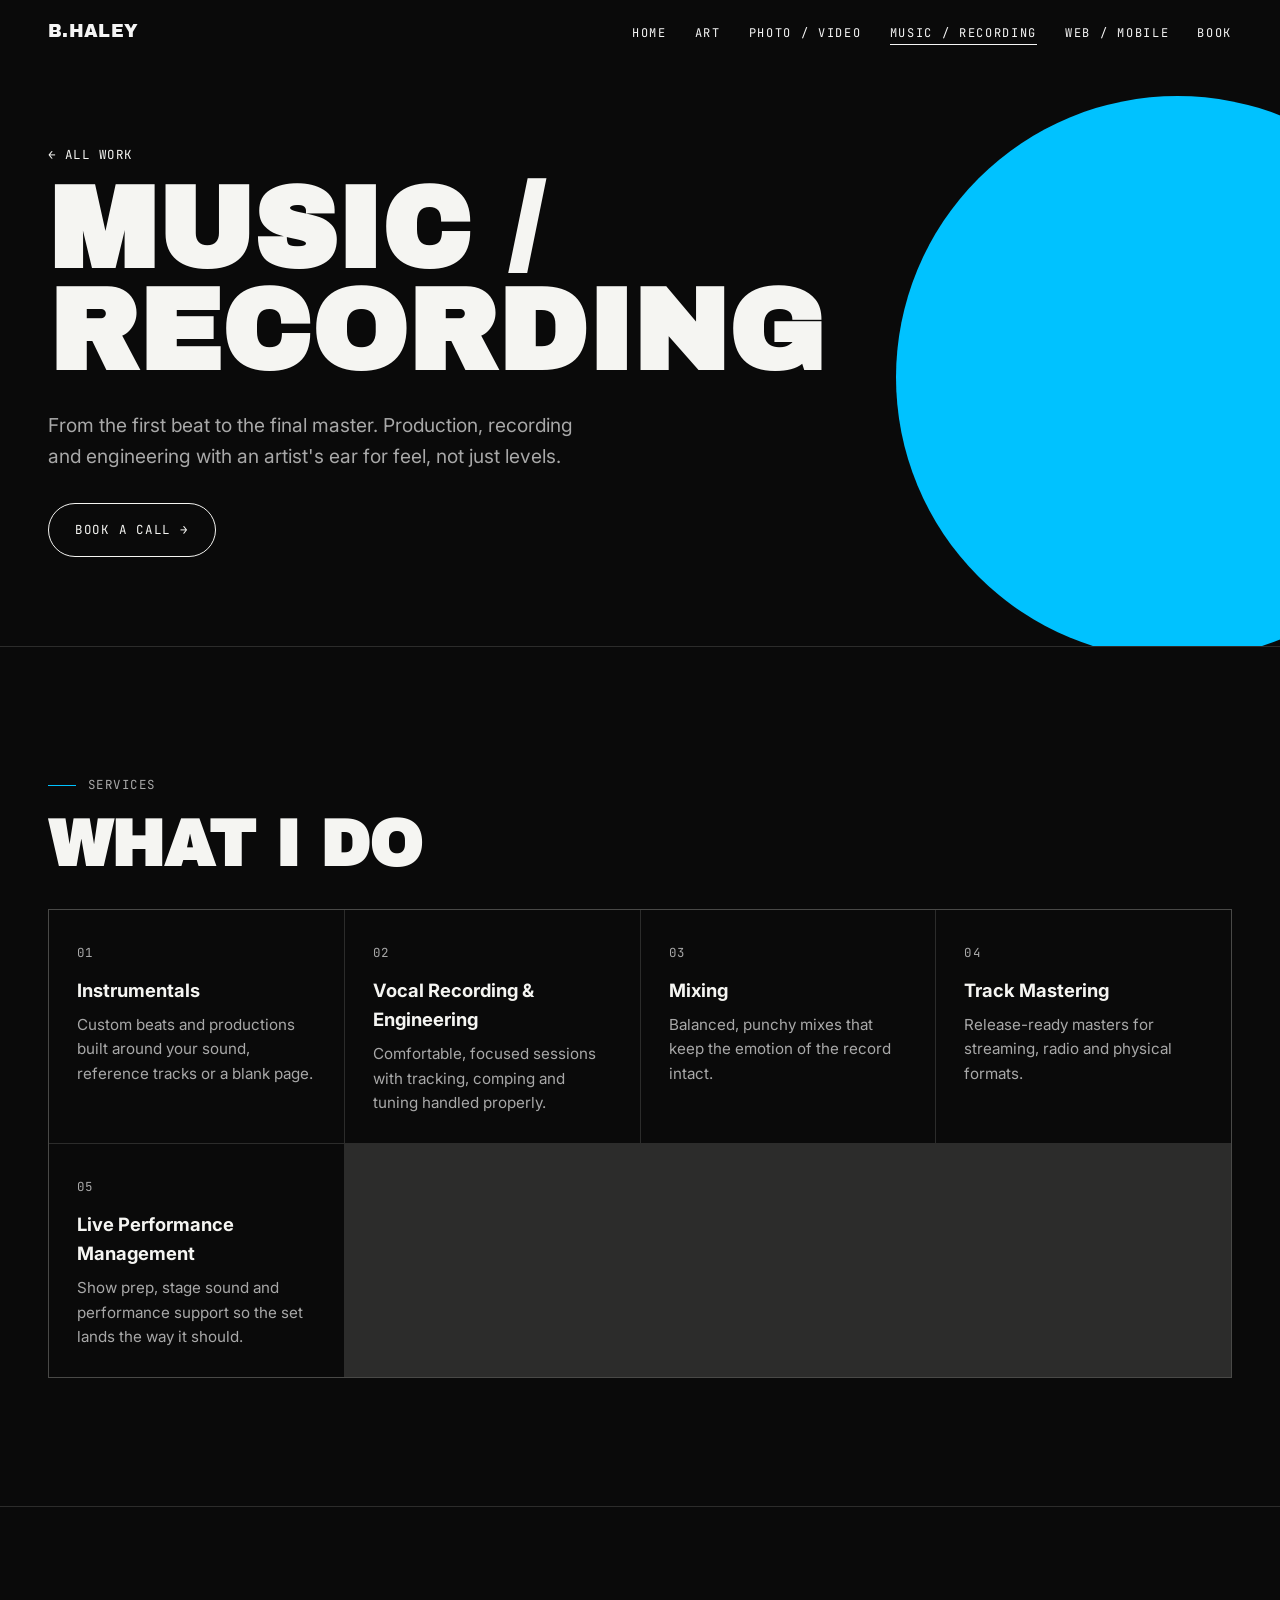
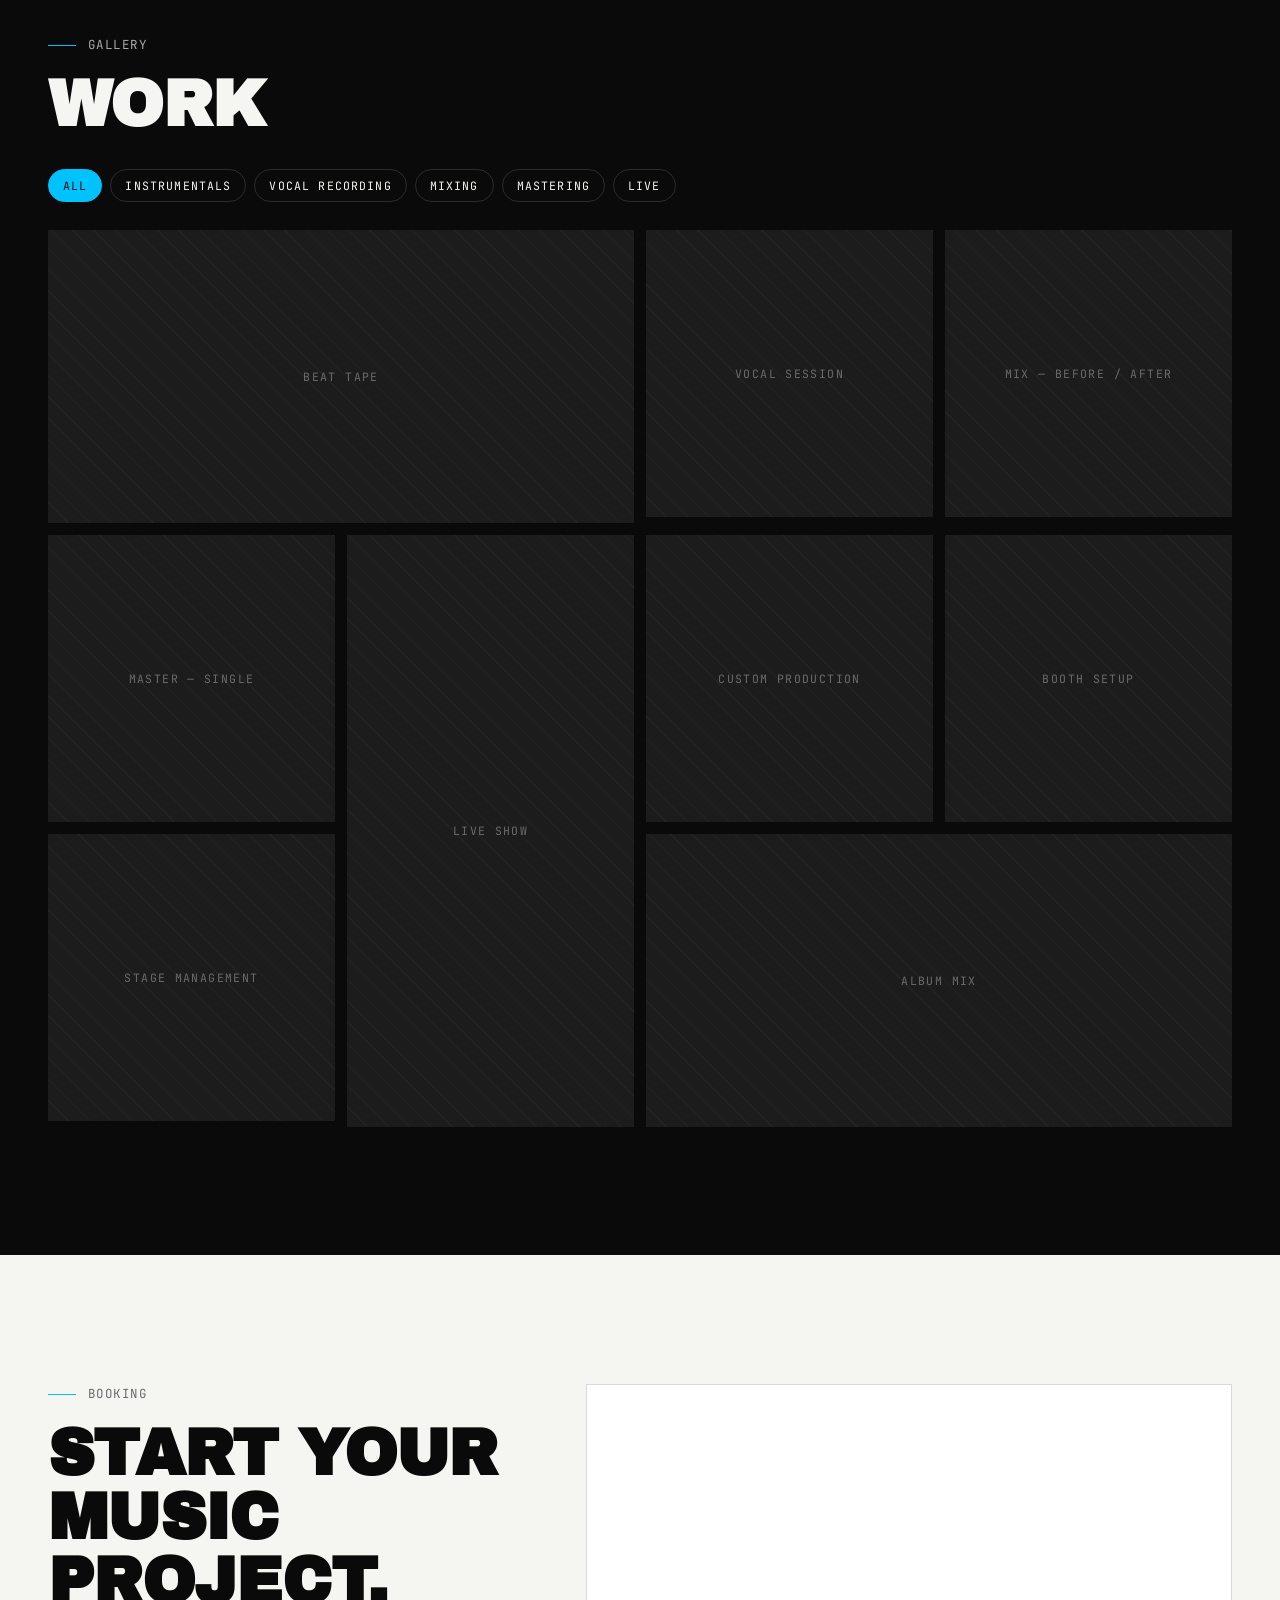
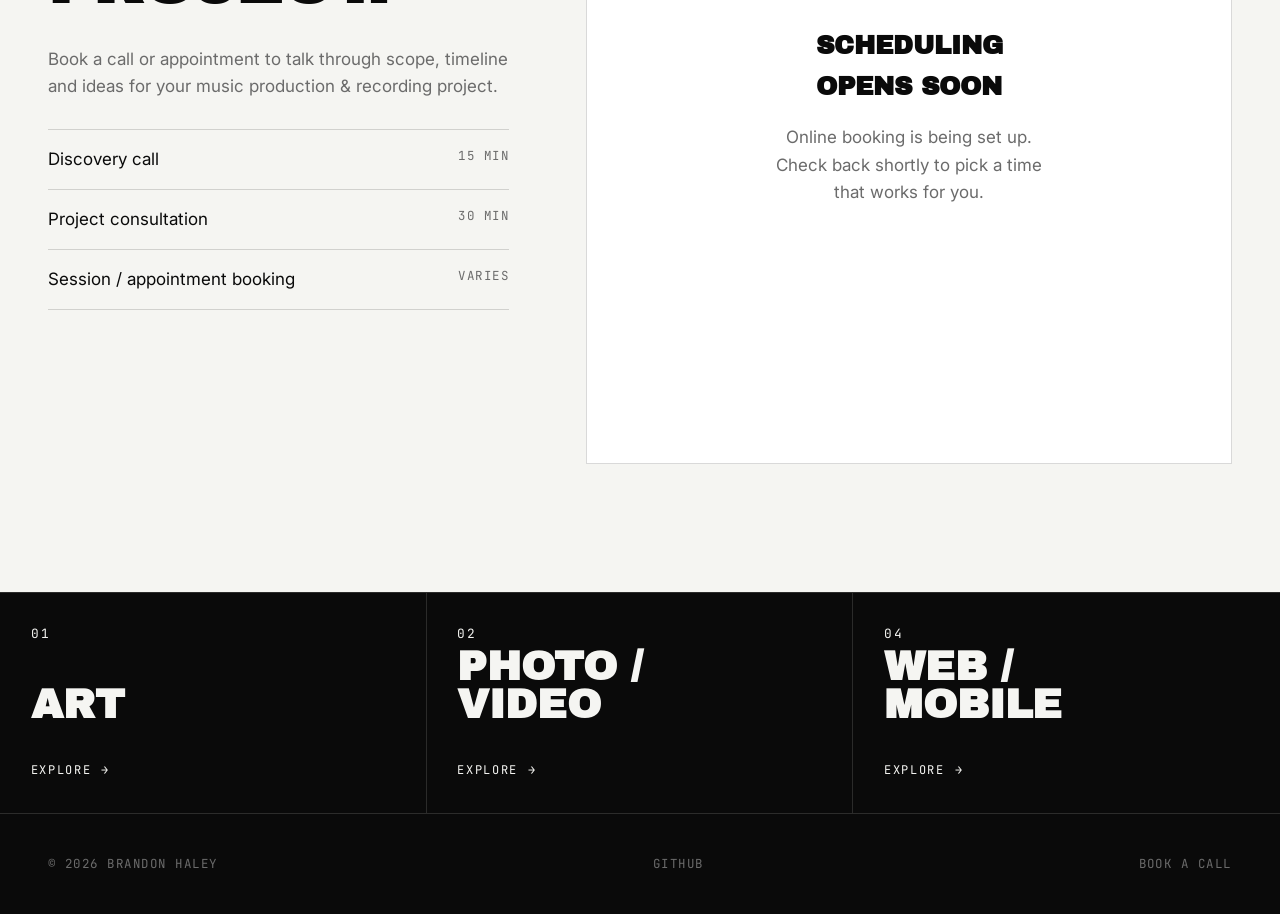
==== music/index.html @ c2d2185b "First Update First Update" ====
<!doctype html>
<html lang="en">
<head>
  <meta charset="utf-8">
  <meta name="viewport" content="width=device-width, initial-scale=1">
  <title>Music Production & Recording — Brandon Haley</title>
  <meta name="description" content="From the first beat to the final master. Production, recording and engineering with an artist's ear for feel, not just levels.">
  <meta property="og:title" content="Music Production & Recording — Brandon Haley">
  <meta property="og:description" content="From the first beat to the final master. Production, recording and engineering with an artist's ear for feel, not just levels.">
  <meta name="theme-color" content="#0a0a0a">
  <link rel="icon" href="../assets/img/favicon.svg" type="image/svg+xml">
  <link rel="preconnect" href="https://fonts.googleapis.com">
  <link rel="preconnect" href="https://fonts.gstatic.com" crossorigin>
  <link href="https://fonts.googleapis.com/css2?family=Archivo+Black&family=Inter:wght@400;500;600&family=JetBrains+Mono:wght@400;500&display=swap" rel="stylesheet">
  <link rel="stylesheet" href="../assets/css/style.css">
</head>
<body data-accent="music">
  <header class="nav">
    <a class="nav__logo" href="../">B.HALEY</a>
    <button class="nav__toggle" aria-expanded="false" aria-controls="nav-links">Menu</button>
    <ul class="nav__links" id="nav-links">
      <li><a href="../">Home</a></li>
      <li><a href="../art/">Art</a></li>
      <li><a href="../photo-video/">Photo / Video</a></li>
      <li><a href="../music/" aria-current="page">Music / Recording</a></li>
      <li><a href="../web-mobile/">Web / Mobile</a></li>
      <li><a href="#book">Book</a></li>
    </ul>
  </header>

  <section class="cat-hero">
    <div class="wrap">
      <a class="back mono" href="../">&larr; All work</a>
      <h1 class="cat-hero__title">Music /<br>Recording</h1>
      <p class="cat-hero__lead">From the first beat to the final master. Production, recording and engineering with an artist's ear for feel, not just levels.</p>
      <p style="margin-top:32px"><a class="btn" href="#book" data-calendly-popup>Book a call &rarr;</a></p>
    </div>
  </section>

  <!-- ===== SERVICES ===== -->
  <section class="section">
    <div class="wrap">
      <span class="eyebrow mono">Services</span>
      <h2 class="h2">What I do</h2>
      <div class="services reveal">
        <article class="service">
          <span class="mono muted">01</span>
          <h3>Instrumentals</h3>
          <p class="muted">Custom beats and productions built around your sound, reference tracks or a blank page.</p>
        </article>
        <article class="service">
          <span class="mono muted">02</span>
          <h3>Vocal Recording &amp; Engineering</h3>
          <p class="muted">Comfortable, focused sessions with tracking, comping and tuning handled properly.</p>
        </article>
        <article class="service">
          <span class="mono muted">03</span>
          <h3>Mixing</h3>
          <p class="muted">Balanced, punchy mixes that keep the emotion of the record intact.</p>
        </article>
        <article class="service">
          <span class="mono muted">04</span>
          <h3>Track Mastering</h3>
          <p class="muted">Release-ready masters for streaming, radio and physical formats.</p>
        </article>
        <article class="service">
          <span class="mono muted">05</span>
          <h3>Live Performance Management</h3>
          <p class="muted">Show prep, stage sound and performance support so the set lands the way it should.</p>
        </article>
      </div>
    </div>
  </section>

  <!-- ===== GALLERY =====
       To add work, replace a placeholder <div class="ph"> with an <img>, e.g.
       <figure class="gallery__item" data-cat="murals" data-title="Title" data-desc="Client, year">
         <img src="../assets/img/music/file.jpg" alt="Title" loading="lazy">
         <figcaption><b>Title</b><span class="mono">Client, year</span></figcaption>
       </figure>
       For video: data-type="video" data-src="...mp4"; for YouTube/Vimeo: data-type="embed" data-src="embed URL". -->
  <section class="section" id="gallery">
    <div class="wrap" data-gallery>
      <span class="eyebrow mono">Gallery</span>
      <h2 class="h2">Work</h2>
      <div class="filters">
          <button class="filter is-active" data-filter="all">All</button>
          <button class="filter" data-filter="instrumentals">Instrumentals</button>
          <button class="filter" data-filter="vocals">Vocal Recording</button>
          <button class="filter" data-filter="mixing">Mixing</button>
          <button class="filter" data-filter="mastering">Mastering</button>
          <button class="filter" data-filter="live">Live</button>
      </div>
      <div class="gallery">
        <figure class="gallery__item wide" data-cat="instrumentals" data-title="Beat Tape">
          <div class="ph">Beat Tape</div>
          <figcaption><b>Beat Tape</b><span class="mono">Placeholder</span></figcaption>
        </figure>
        <figure class="gallery__item" data-cat="vocals" data-title="Vocal Session">
          <div class="ph">Vocal Session</div>
          <figcaption><b>Vocal Session</b><span class="mono">Placeholder</span></figcaption>
        </figure>
        <figure class="gallery__item" data-cat="mixing" data-title="Mix — Before / After">
          <div class="ph">Mix — Before / After</div>
          <figcaption><b>Mix — Before / After</b><span class="mono">Placeholder</span></figcaption>
        </figure>
        <figure class="gallery__item" data-cat="mastering" data-title="Master — Single">
          <div class="ph">Master — Single</div>
          <figcaption><b>Master — Single</b><span class="mono">Placeholder</span></figcaption>
        </figure>
        <figure class="gallery__item tall" data-cat="live" data-title="Live Show">
          <div class="ph">Live Show</div>
          <figcaption><b>Live Show</b><span class="mono">Placeholder</span></figcaption>
        </figure>
        <figure class="gallery__item" data-cat="instrumentals" data-title="Custom Production">
          <div class="ph">Custom Production</div>
          <figcaption><b>Custom Production</b><span class="mono">Placeholder</span></figcaption>
        </figure>
        <figure class="gallery__item" data-cat="vocals" data-title="Booth Setup">
          <div class="ph">Booth Setup</div>
          <figcaption><b>Booth Setup</b><span class="mono">Placeholder</span></figcaption>
        </figure>
        <figure class="gallery__item wide" data-cat="mixing" data-title="Album Mix">
          <div class="ph">Album Mix</div>
          <figcaption><b>Album Mix</b><span class="mono">Placeholder</span></figcaption>
        </figure>
        <figure class="gallery__item" data-cat="live" data-title="Stage Management">
          <div class="ph">Stage Management</div>
          <figcaption><b>Stage Management</b><span class="mono">Placeholder</span></figcaption>
        </figure>
      </div>
    </div>
  </section>

  <!-- ===== BOOKING (Calendly) ===== -->
  <section class="section section--light" id="book">
    <div class="wrap booking">
      <div class="reveal">
        <span class="eyebrow mono">Booking</span>
        <h2 class="h2">Start your<br>music project.</h2>
        <p class="muted">Book a call or appointment to talk through scope, timeline and ideas for your music production &amp; recording project.</p>
        <ul class="booking__types">
          <li><span>Discovery call</span><span class="mono">15 min</span></li>
          <li><span>Project consultation</span><span class="mono">30 min</span></li>
          <li><span>Session / appointment booking</span><span class="mono">Varies</span></li>
        </ul>
      </div>
      <div class="calendly-slot reveal" data-topic="Music Production & Recording">
        <div class="calendly-placeholder">
          <b>Scheduling opens soon</b>
          <p class="muted">Online booking is being set up. Check back shortly to pick a time that works for you.</p>
        </div>
      </div>
    </div>
  </section>

  <nav class="next-cats" aria-label="Other categories">
      <a class="panel" data-cat="art" href="../art/">
        <span class="panel__num">01</span>
        <div>
          <h2 class="panel__title">Art</h2>
          
          <span class="panel__go">Explore <span>&rarr;</span></span>
        </div>
      </a>
      <a class="panel" data-cat="photo" href="../photo-video/">
        <span class="panel__num">02</span>
        <div>
          <h2 class="panel__title">Photo /<br>Video</h2>
          
          <span class="panel__go">Explore <span>&rarr;</span></span>
        </div>
      </a>
      <a class="panel" data-cat="web" href="../web-mobile/">
        <span class="panel__num">04</span>
        <div>
          <h2 class="panel__title">Web /<br>Mobile</h2>
          
          <span class="panel__go">Explore <span>&rarr;</span></span>
        </div>
      </a>
  </nav>

  <footer class="footer">
    <div class="wrap mono">
      <span>&copy; <span data-year></span> Brandon Haley</span>
      <span><a href="https://github.com/BHALEYART" target="_blank" rel="noopener">GitHub</a></span>
      <span><a href="#book">Book a call</a></span>
    </div>
  </footer>

  <script src="../assets/js/main.js"></script>
</body>
</html>
---- assets/css/style.css ----
/* ============================================================
   Brandon Haley — Portfolio
   Black & white base. Category colors only appear as "splash".
   ============================================================ */

:root {
  --black: #0a0a0a;
  --ink: #111111;
  --white: #f5f5f2;
  --gray-1: #1c1c1c;
  --gray-2: #2a2a2a;
  --gray-3: #6b6b6b;
  --gray-4: #a8a8a8;
  --line: rgba(245, 245, 242, 0.14);

  /* Category splash colors */
  --c-art: #ff2d55;
  --c-photo: #ffb300;
  --c-music: #00c2ff;
  --c-web: #2bff88;

  /* Current page accent (overridden per page via body[data-accent]) */
  --accent: var(--white);

  --font-display: "Archivo Black", "Arial Black", sans-serif;
  --font-body: "Inter", system-ui, -apple-system, Segoe UI, Roboto, sans-serif;
  --font-mono: "JetBrains Mono", ui-monospace, Menlo, monospace;

  --gutter: clamp(16px, 4vw, 48px);
  --max: 1320px;
  --ease: cubic-bezier(0.22, 1, 0.36, 1);
}

body[data-accent="art"]   { --accent: var(--c-art); }
body[data-accent="photo"] { --accent: var(--c-photo); }
body[data-accent="music"] { --accent: var(--c-music); }
body[data-accent="web"]   { --accent: var(--c-web); }

*, *::before, *::after { box-sizing: border-box; }
html { scroll-behavior: smooth; }
body {
  margin: 0;
  background: var(--black);
  color: var(--white);
  font-family: var(--font-body);
  font-size: 17px;
  line-height: 1.6;
  -webkit-font-smoothing: antialiased;
  overflow-x: hidden;
}
img { max-width: 100%; display: block; }
a { color: inherit; }
::selection { background: var(--accent); color: var(--black); }

.wrap { max-width: var(--max); margin: 0 auto; padding: 0 var(--gutter); }
.mono { font-family: var(--font-mono); font-size: 0.78rem; letter-spacing: 0.12em; text-transform: uppercase; }

/* ---------- Nav ---------- */
.nav {
  position: fixed; inset: 0 0 auto 0; z-index: 50;
  display: flex; align-items: center; justify-content: space-between;
  padding: 18px var(--gutter);
  mix-blend-mode: difference;
  color: #fff;
}
.nav__logo {
  font-family: var(--font-display);
  font-size: 1.1rem; letter-spacing: 0.02em; text-decoration: none;
}
.nav__links { display: flex; gap: 28px; list-style: none; margin: 0; padding: 0; }
.nav__links a {
  text-decoration: none; font-family: var(--font-mono);
  font-size: 0.75rem; letter-spacing: 0.14em; text-transform: uppercase;
  position: relative;
}
.nav__links a::after {
  content: ""; position: absolute; left: 0; bottom: -4px; height: 1px; width: 0;
  background: currentColor; transition: width 0.3s var(--ease);
}
.nav__links a:hover::after, .nav__links a[aria-current="page"]::after { width: 100%; }
.nav__toggle {
  display: none; background: none; border: 0; color: inherit; cursor: pointer;
  font-family: var(--font-mono); font-size: 0.75rem; letter-spacing: 0.14em;
}

@media (max-width: 860px) {
  .nav { mix-blend-mode: normal; background: rgba(10,10,10,0.9); backdrop-filter: blur(8px); }
  .nav__toggle { display: block; }
  .nav__links {
    position: fixed; inset: 60px 0 auto 0; flex-direction: column; gap: 0;
    background: var(--black); border-bottom: 1px solid var(--line);
    max-height: 0; overflow: hidden; transition: max-height 0.4s var(--ease);
  }
  .nav__links.is-open { max-height: 480px; }
  .nav__links a { display: block; padding: 16px var(--gutter); border-top: 1px solid var(--line); }
  .nav__links a::after { display: none; }
}

/* ---------- Home hero: category flow ---------- */
.hero {
  min-height: 100vh;
  display: grid;
  grid-template-rows: auto 1fr;
  padding-top: 72px;
}
.hero__intro {
  padding: clamp(32px, 6vw, 72px) var(--gutter) clamp(24px, 3vw, 40px);
  border-bottom: 1px solid var(--line);
}
.hero__name {
  font-family: var(--font-display);
  font-size: clamp(2.6rem, 9vw, 8.5rem);
  line-height: 0.9; letter-spacing: -0.02em; margin: 0;
  text-transform: uppercase;
}
.hero__sub {
  display: flex; flex-wrap: wrap; gap: 8px 24px; margin-top: 20px; color: var(--gray-4);
}

.panels {
  display: grid;
  grid-template-columns: repeat(4, 1fr);
  min-height: 62vh;
}
.panel {
  --splash: var(--white);
  --x: 50%; --y: 50%;
  position: relative; overflow: hidden; isolation: isolate;
  display: flex; flex-direction: column; justify-content: space-between;
  padding: clamp(20px, 2.4vw, 36px);
  text-decoration: none;
  border-right: 1px solid var(--line);
  transition: color 0.35s var(--ease);
}
.panel:last-child { border-right: 0; }
.panel[data-cat="art"]   { --splash: var(--c-art); }
.panel[data-cat="photo"] { --splash: var(--c-photo); }
.panel[data-cat="music"] { --splash: var(--c-music); }
.panel[data-cat="web"]   { --splash: var(--c-web); }

/* The splash: a circle that bursts from the cursor position */
.panel::before {
  content: ""; position: absolute; inset: 0; z-index: -1;
  background: var(--splash);
  clip-path: circle(0% at var(--x) var(--y));
  transition: clip-path 0.7s var(--ease);
}
/* Ink-drip texture layered over the splash */
.panel::after {
  content: ""; position: absolute; inset: -20%; z-index: -1; opacity: 0;
  background:
    radial-gradient(circle at 20% 30%, rgba(0,0,0,0.18) 0 6%, transparent 7%),
    radial-gradient(circle at 75% 65%, rgba(0,0,0,0.14) 0 9%, transparent 10%),
    radial-gradient(circle at 40% 85%, rgba(0,0,0,0.12) 0 4%, transparent 5%);
  transition: opacity 0.6s var(--ease), transform 1.2s var(--ease);
  transform: scale(0.8);
}
.panel:hover, .panel:focus-visible { color: var(--black); outline: none; }
.panel:hover::before, .panel:focus-visible::before { clip-path: circle(150% at var(--x) var(--y)); }
.panel:hover::after, .panel:focus-visible::after { opacity: 1; transform: scale(1); }

.panel__num { font-family: var(--font-mono); font-size: 0.8rem; letter-spacing: 0.14em; }
.panel__title {
  font-family: var(--font-display);
  font-size: clamp(1.8rem, 3.2vw, 3.2rem);
  line-height: 0.95; text-transform: uppercase; margin: 0 0 16px;
}
.panel__list { list-style: none; margin: 0; padding: 0; font-size: 0.9rem; opacity: 0.75; }
.panel__list li { padding: 3px 0; }
.panel__go {
  margin-top: 20px; display: inline-flex; align-items: center; gap: 10px;
  font-family: var(--font-mono); font-size: 0.75rem; letter-spacing: 0.14em; text-transform: uppercase;
}
.panel__go span { transition: transform 0.35s var(--ease); }
.panel:hover .panel__go span { transform: translateX(8px); }

@media (max-width: 1024px) {
  .panels { grid-template-columns: repeat(2, 1fr); }
  .panel { min-height: 42vh; border-bottom: 1px solid var(--line); }
  .panel:nth-child(2) { border-right: 0; }
}
@media (max-width: 600px) {
  .panels { grid-template-columns: 1fr; }
  .panel { min-height: 300px; border-right: 0; }
}

/* ---------- Sections ---------- */
.section { padding: clamp(72px, 10vw, 140px) 0; border-top: 1px solid var(--line); }
.section--light { background: var(--white); color: var(--black); }
.section--light .mono, .section--light .muted { color: var(--gray-3); }
.eyebrow { color: var(--gray-4); margin-bottom: 18px; display: block; }
.eyebrow::before { content: ""; display: inline-block; width: 28px; height: 1px; background: var(--accent); vertical-align: middle; margin-right: 12px; }
.h2 {
  font-family: var(--font-display);
  font-size: clamp(2rem, 5vw, 4.2rem);
  line-height: 1; text-transform: uppercase; margin: 0 0 32px; letter-spacing: -0.01em;
}
.muted { color: var(--gray-4); }

/* ---------- About ---------- */
.about { display: grid; grid-template-columns: 5fr 7fr; gap: clamp(32px, 6vw, 96px); align-items: start; }
.about__portrait {
  aspect-ratio: 4 / 5; background: var(--gray-1); position: relative; overflow: hidden;
  filter: grayscale(1) contrast(1.1);
}
.about__portrait img { width: 100%; height: 100%; object-fit: cover; }
.about__lead { font-size: clamp(1.25rem, 2vw, 1.6rem); line-height: 1.4; margin: 0 0 24px; }
.about p { margin: 0 0 18px; }
.stats { display: grid; grid-template-columns: repeat(3, 1fr); gap: 1px; background: var(--line); margin-top: 40px; border: 1px solid var(--line); }
.stat { background: var(--black); padding: 22px; }
.stat b { font-family: var(--font-display); font-size: 2.4rem; display: block; line-height: 1; }
.mediums { display: flex; flex-wrap: wrap; gap: 8px; margin-top: 28px; }
.chip {
  border: 1px solid var(--line); padding: 6px 12px; border-radius: 999px;
  font-family: var(--font-mono); font-size: 0.72rem; letter-spacing: 0.1em; text-transform: uppercase;
}
@media (max-width: 860px) {
  .about { grid-template-columns: 1fr; }
  .about__portrait { max-width: 420px; }
  .stats { grid-template-columns: 1fr 1fr 1fr; }
  .stat b { font-size: 1.8rem; }
}

/* ---------- Category page hero ---------- */
.cat-hero { padding: 140px 0 72px; position: relative; overflow: hidden; }
.cat-hero::before {
  content: ""; position: absolute; width: 44vmax; height: 44vmax; right: -14vmax; top: 96px;
  background: var(--accent); border-radius: 50%;
  animation: splash-in 1.2s var(--ease) both;
}
@keyframes splash-in { from { transform: scale(0); } to { transform: scale(1); } }
.cat-hero .wrap { position: relative; }
.cat-hero__title {
  font-family: var(--font-display);
  font-size: clamp(3rem, 9vw, 8.5rem); line-height: 0.88; text-transform: uppercase; margin: 12px 0 28px;
  -webkit-text-stroke: 2px var(--black); paint-order: stroke fill;
}
.cat-hero__lead { max-width: 560px; font-size: 1.2rem; color: var(--gray-4); }
.back { text-decoration: none; }
.back:hover { color: var(--accent); }

/* ---------- Services ---------- */
.services { display: grid; grid-template-columns: repeat(auto-fill, minmax(280px, 1fr)); gap: 1px; background: var(--line); border: 1px solid var(--line); }
.service { background: var(--black); padding: 28px; position: relative; transition: background 0.3s var(--ease), color 0.3s var(--ease); }
.service:hover { background: var(--accent); color: var(--black); }
.service:hover .muted { color: rgba(0,0,0,0.7); }
.service h3 { font-size: 1.15rem; margin: 10px 0 8px; }
.service p { margin: 0; font-size: 0.95rem; }

/* ---------- Gallery ---------- */
.filters { display: flex; flex-wrap: wrap; gap: 8px; margin-bottom: 28px; }
.filter {
  background: none; color: inherit; cursor: pointer;
  border: 1px solid var(--line); padding: 8px 14px; border-radius: 999px;
  font-family: var(--font-mono); font-size: 0.72rem; letter-spacing: 0.1em; text-transform: uppercase;
  transition: all 0.25s var(--ease);
}
.section--light .filter { border-color: rgba(0,0,0,0.2); }
.filter:hover { border-color: var(--accent); }
.filter.is-active { background: var(--accent); border-color: var(--accent); color: var(--black); }

.gallery { display: grid; grid-template-columns: repeat(auto-fill, minmax(260px, 1fr)); grid-auto-flow: dense; gap: 12px; }
.gallery__item {
  position: relative; margin: 0; overflow: hidden; cursor: zoom-in;
  background: var(--gray-1); aspect-ratio: 1;
}
.gallery__item.wide { grid-column: span 2; aspect-ratio: 2 / 1; }
.gallery__item.tall { grid-row: span 2; aspect-ratio: auto; }
.gallery__item img, .gallery__item video { width: 100%; height: 100%; object-fit: cover; filter: grayscale(1); transition: filter 0.5s var(--ease), transform 0.8s var(--ease); }
.gallery__item:hover img, .gallery__item:hover video { filter: grayscale(0); transform: scale(1.04); }
.gallery__item figcaption {
  position: absolute; left: 0; right: 0; bottom: 0; padding: 14px;
  background: linear-gradient(transparent, rgba(0,0,0,0.85)); color: var(--white);
  transform: translateY(100%); transition: transform 0.35s var(--ease);
}
.gallery__item:hover figcaption, .gallery__item:focus-visible figcaption { transform: none; }
.gallery__item figcaption b { display: block; font-size: 0.95rem; }
.gallery__item.is-hidden { display: none; }
.gallery__item:focus-visible { outline: 2px solid var(--accent); outline-offset: 2px; }

/* Placeholder tiles until real work is added */
.ph {
  width: 100%; height: 100%; display: grid; place-items: center;
  background:
    repeating-linear-gradient(45deg, transparent 0 14px, rgba(255,255,255,0.03) 14px 15px),
    var(--gray-1);
  color: var(--gray-3); font-family: var(--font-mono); font-size: 0.72rem; letter-spacing: 0.12em; text-transform: uppercase;
  text-align: center; padding: 12px;
  transition: background-color 0.4s var(--ease), color 0.4s var(--ease);
}
.gallery__item:hover .ph { background-color: var(--accent); color: var(--black); }

@media (max-width: 600px) {
  .gallery { grid-template-columns: 1fr 1fr; gap: 8px; }
  .gallery__item.wide { grid-column: span 2; }
  .gallery__item.tall { grid-row: span 1; aspect-ratio: 1; }
}

/* Lightbox */
.lightbox {
  position: fixed; inset: 0; z-index: 100; background: rgba(0,0,0,0.94);
  display: none; place-items: center; padding: 5vmin;
}
.lightbox.is-open { display: grid; }
.lightbox__stage { max-width: 1200px; width: 100%; max-height: 80vh; display: grid; place-items: center; }
.lightbox__stage img, .lightbox__stage video, .lightbox__stage iframe { max-width: 100%; max-height: 80vh; }
.lightbox__stage iframe { width: 100%; aspect-ratio: 16 / 9; border: 0; }
.lightbox__stage .ph { width: min(80vw, 900px); aspect-ratio: 16 / 10; }
.lightbox__cap { color: var(--gray-4); margin-top: 16px; text-align: center; }
.lightbox__btn {
  position: absolute; background: none; border: 1px solid var(--line); color: var(--white);
  width: 48px; height: 48px; border-radius: 50%; cursor: pointer; font-size: 1.2rem;
}
.lightbox__btn:hover { background: var(--accent); color: var(--black); border-color: var(--accent); }
.lightbox__close { top: 20px; right: 20px; }
.lightbox__prev { left: 20px; top: 50%; transform: translateY(-50%); }
.lightbox__next { right: 20px; top: 50%; transform: translateY(-50%); }

/* ---------- Booking ---------- */
.booking { display: grid; grid-template-columns: 5fr 7fr; gap: clamp(32px, 6vw, 80px); align-items: start; }
.booking__types { list-style: none; padding: 0; margin: 28px 0 0; border-top: 1px solid rgba(0,0,0,0.15); }
.booking__types li { padding: 16px 0; border-bottom: 1px solid rgba(0,0,0,0.15); display: flex; justify-content: space-between; gap: 16px; }
.calendly-slot {
  min-height: 680px; background: #fff; border: 1px solid rgba(0,0,0,0.15);
  display: grid; place-items: center; text-align: center;
}
.calendly-slot .calendly-inline-widget { width: 100%; height: 700px; }
.calendly-placeholder { padding: 40px; max-width: 360px; }
.calendly-placeholder b { font-family: var(--font-display); font-size: 1.6rem; display: block; margin-bottom: 8px; text-transform: uppercase; }
@media (max-width: 860px) { .booking { grid-template-columns: 1fr; } }

.btn {
  display: inline-flex; align-items: center; gap: 12px;
  padding: 16px 26px; border: 1px solid currentColor; border-radius: 999px;
  text-decoration: none; font-family: var(--font-mono); font-size: 0.78rem; letter-spacing: 0.14em; text-transform: uppercase;
  background: none; color: inherit; cursor: pointer;
  transition: background 0.3s var(--ease), color 0.3s var(--ease), border-color 0.3s var(--ease);
}
.btn:hover { background: var(--accent); border-color: var(--accent); color: var(--black); }
.section--light .btn:hover { background: var(--black); color: var(--white); border-color: var(--black); }

/* ---------- Next-category strip on sub pages ---------- */
.next-cats { display: grid; grid-template-columns: repeat(3, 1fr); border-top: 1px solid var(--line); }
.next-cats .panel { min-height: 220px; }
@media (max-width: 860px) { .next-cats { grid-template-columns: 1fr; } .next-cats .panel { border-right: 0; border-bottom: 1px solid var(--line); } }

/* ---------- Footer ---------- */
.footer { border-top: 1px solid var(--line); padding: 40px 0; }
.footer .wrap { display: flex; flex-wrap: wrap; justify-content: space-between; gap: 16px; color: var(--gray-3); }
.footer a { text-decoration: none; }
.footer a:hover { color: var(--white); }

/* ---------- Reveal on scroll ---------- */
.reveal { opacity: 0; transform: translateY(24px); transition: opacity 0.9s var(--ease), transform 0.9s var(--ease); }
.reveal.is-in { opacity: 1; transform: none; }

@media (prefers-reduced-motion: reduce) {
  *, *::before, *::after { transition: none !important; animation: none !important; }
  .reveal { opacity: 1; transform: none; }
}
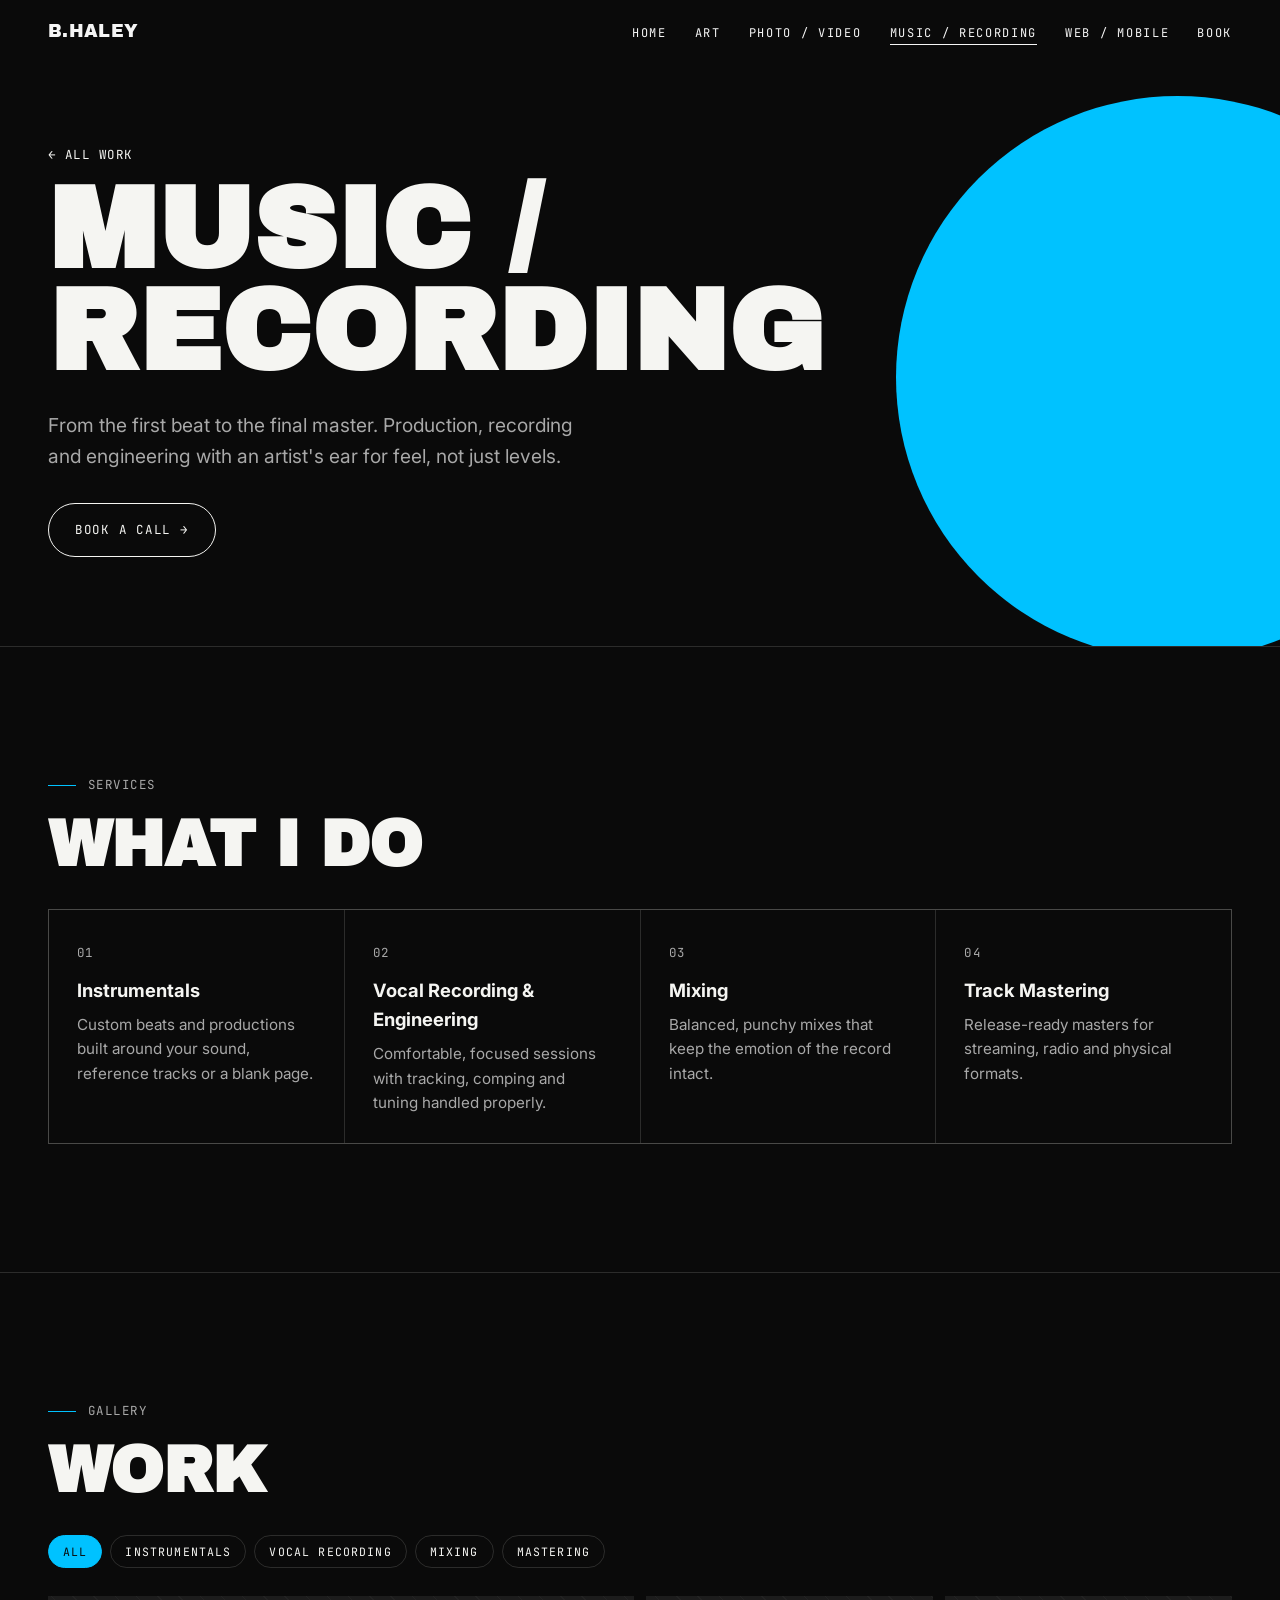
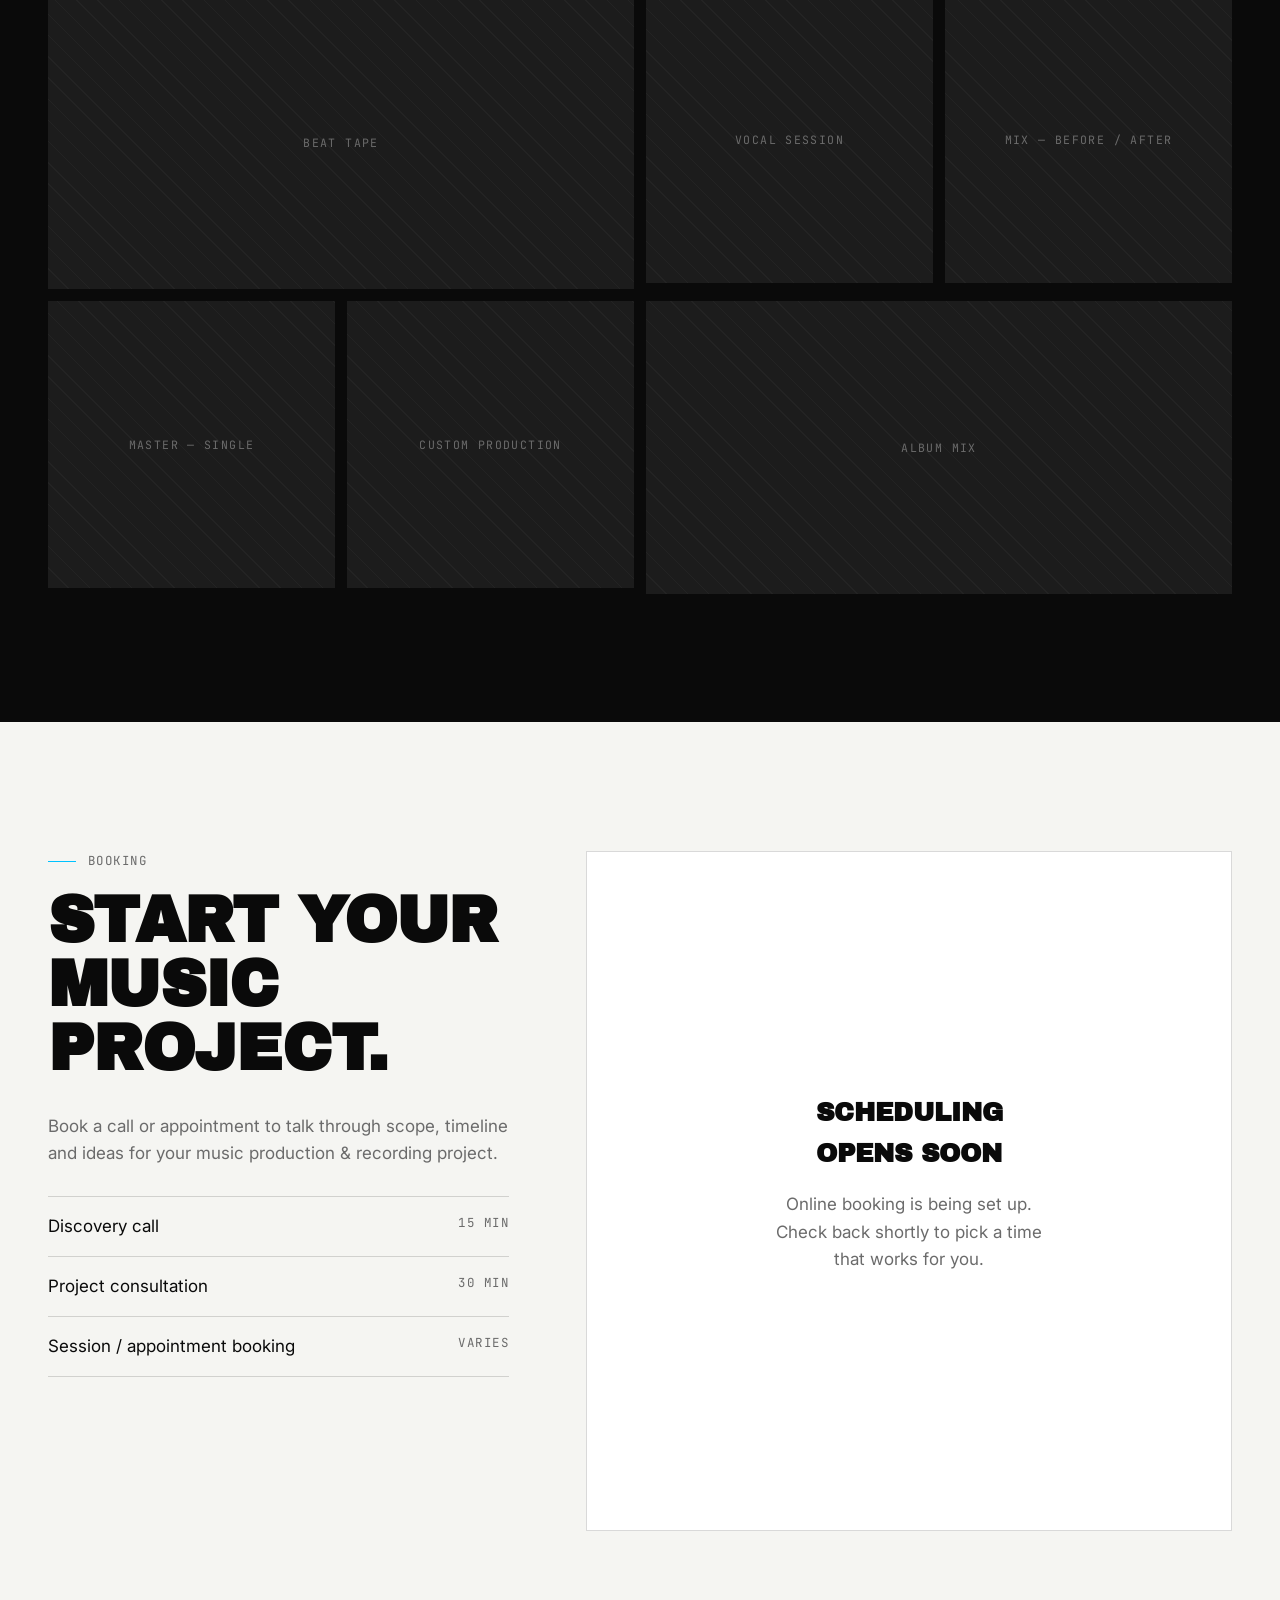
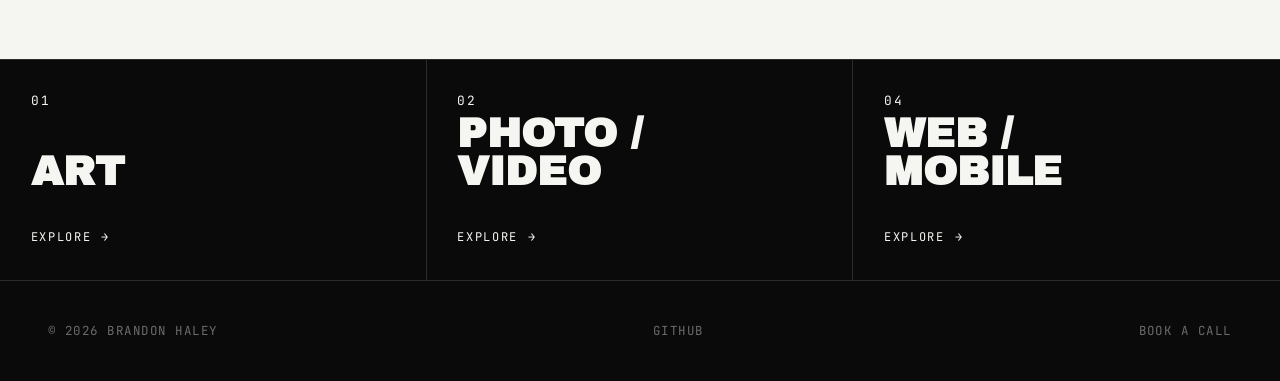
==== commit 8e3658f6: "Changes again" ====
--- a/music/index.html
+++ b/music/index.html
@@ -63,11 +63,6 @@
           <h3>Track Mastering</h3>
           <p class="muted">Release-ready masters for streaming, radio and physical formats.</p>
         </article>
-        <article class="service">
-          <span class="mono muted">05</span>
-          <h3>Live Performance Management</h3>
-          <p class="muted">Show prep, stage sound and performance support so the set lands the way it should.</p>
-        </article>
       </div>
     </div>
   </section>
@@ -89,7 +84,6 @@
           <button class="filter" data-filter="vocals">Vocal Recording</button>
           <button class="filter" data-filter="mixing">Mixing</button>
           <button class="filter" data-filter="mastering">Mastering</button>
-          <button class="filter" data-filter="live">Live</button>
       </div>
       <div class="gallery">
         <figure class="gallery__item wide" data-cat="instrumentals" data-title="Beat Tape">
@@ -108,25 +102,13 @@
           <div class="ph">Master — Single</div>
           <figcaption><b>Master — Single</b><span class="mono">Placeholder</span></figcaption>
         </figure>
-        <figure class="gallery__item tall" data-cat="live" data-title="Live Show">
-          <div class="ph">Live Show</div>
-          <figcaption><b>Live Show</b><span class="mono">Placeholder</span></figcaption>
-        </figure>
         <figure class="gallery__item" data-cat="instrumentals" data-title="Custom Production">
           <div class="ph">Custom Production</div>
           <figcaption><b>Custom Production</b><span class="mono">Placeholder</span></figcaption>
         </figure>
-        <figure class="gallery__item" data-cat="vocals" data-title="Booth Setup">
-          <div class="ph">Booth Setup</div>
-          <figcaption><b>Booth Setup</b><span class="mono">Placeholder</span></figcaption>
-        </figure>
         <figure class="gallery__item wide" data-cat="mixing" data-title="Album Mix">
           <div class="ph">Album Mix</div>
           <figcaption><b>Album Mix</b><span class="mono">Placeholder</span></figcaption>
-        </figure>
-        <figure class="gallery__item" data-cat="live" data-title="Stage Management">
-          <div class="ph">Stage Management</div>
-          <figcaption><b>Stage Management</b><span class="mono">Placeholder</span></figcaption>
         </figure>
       </div>
     </div>
--- a/assets/css/style.css
+++ b/assets/css/style.css
@@ -108,6 +108,30 @@
   border-bottom: 1px solid var(--line);
 }
 .hero__name {
+  --splash: var(--c-art);
+  --x: 50%; --y: 50%;
+  position: relative; width: fit-content;
+  font-family: var(--font-display);
+  font-size: clamp(2.6rem, 9vw, 8.5rem);
+  line-height: 0.9; letter-spacing: -0.02em; margin: 0;
+  text-transform: uppercase;
+}
+/* Colored copy of the name laid over the white one; revealed with the same burst as the panels */
+.hero__name-fill {
+  position: absolute; inset: 0; pointer-events: none;
+  background:
+    radial-gradient(circle at 22% 30%, rgba(0,0,0,0.18) 0 5%, transparent 6%),
+    radial-gradient(circle at 68% 72%, rgba(0,0,0,0.14) 0 7%, transparent 8%),
+    radial-gradient(circle at 88% 22%, rgba(0,0,0,0.12) 0 3%, transparent 4%),
+    var(--splash);
+  -webkit-background-clip: text; background-clip: text;
+  -webkit-text-fill-color: transparent; color: transparent;
+  clip-path: circle(0% at var(--x) var(--y));
+  transition: clip-path 0.7s var(--ease);
+}
+.hero__name.is-splash .hero__name-fill { clip-path: circle(150% at var(--x) var(--y)); }
+.hero__sub { color: rgba(0,0,0,0.7); }
+.hero__name {
   font-family: var(--font-display);
   font-size: clamp(2.6rem, 9vw, 8.5rem);
   line-height: 0.9; letter-spacing: -0.02em; margin: 0;
